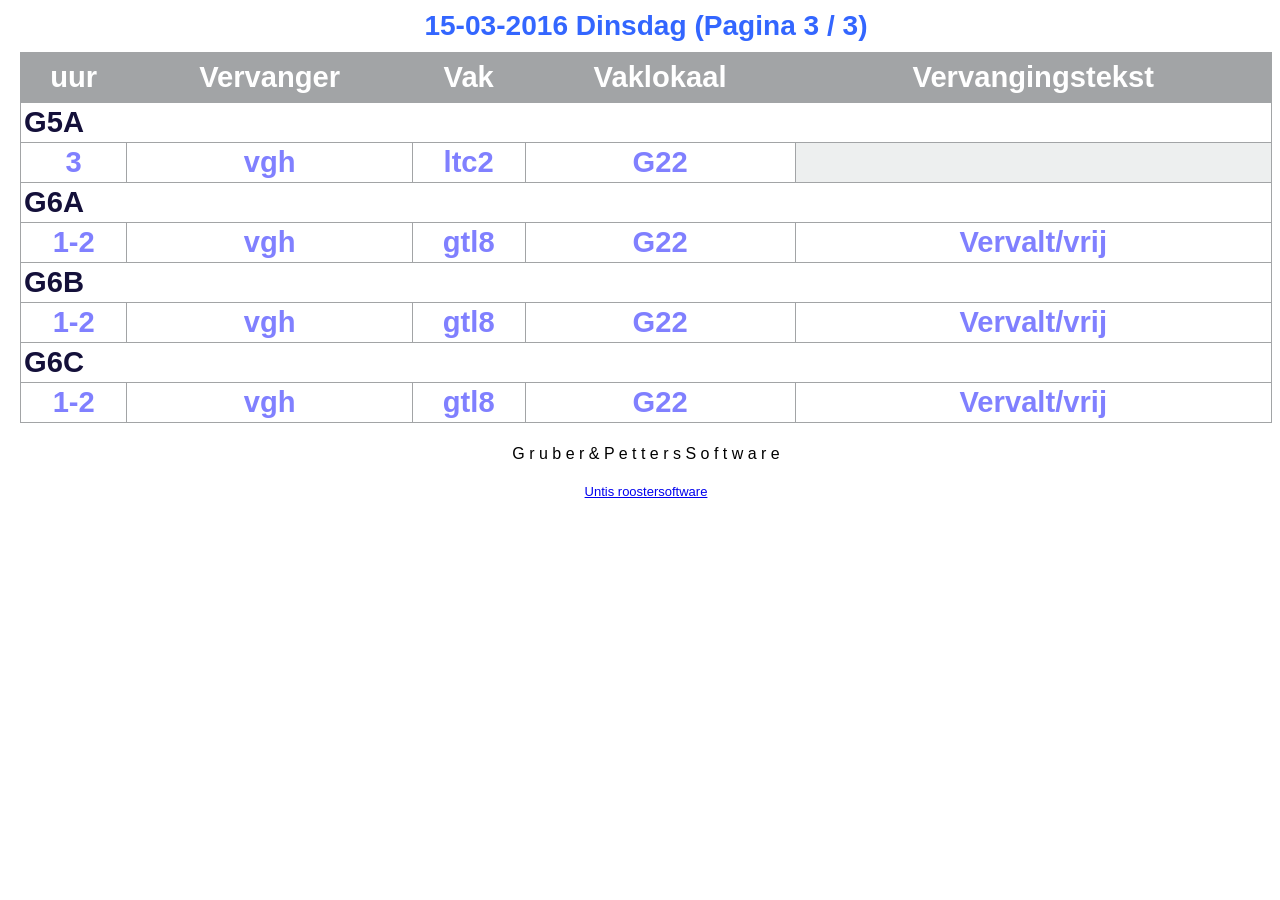
==== index.html @ a9493270 "Initial commit" ====
<!-- saved from url=(0051)http://www3.pj.nl/gym_info_leerlingen/subst_002.htm -->
<html><script id="tinyhippos-injected">if (window.top.ripple) { window.top.ripple("bootstrap").inject(window, document); }</script><head><meta http-equiv="Content-Type" content="text/html; charset=windows-1252">
<title>OSG Piter Jelles</title>

<style type="text/css">

body { margin-top: 0px; margin-left: 20px; margin-right: 20px
background: white; color: black; font: 135% Arial, Helvetica, sans-serif; }

h1 { color: white; font-size: 135%; font-weight: normal;}
h1 strong { font-size: 135%; font-weight: normal; }
h2 { font-size: 135%;}

h1, h2 { margin: 0; padding: 0;}

th { background: #A2A4A6; color: #ffffff; }
table.mon_list th, td { padding: 8px 4px;}


.mon_title 
{ 
	color: #3366FF;
	font-weight: bold;
	font-size: 130%; 
	clear: both; 
	margin: 10;  
}

.inline_header
{
	font-weight: bold; 
}

table.info
{
	color: #D80CBD; 
	font-size: 135%;
	border: 1px;
	border-style:solid;
	border-collapse:collapse;
	padding: 8px 4px;
}

table.mon_list
{
	color: #14103A; 
	width: 100%; 
	font-weight: bold;
	font-size: 135%;
	border: 1px;
	border-style:solid;
	border-collapse:collapse;
}

table.mon_head
{
	color: yellow; 
	width: 100%; 
	font-size: 135%;
}

td.info,
th.list,
td.list,
tr.list
{
	border: 1px;
	border-style: solid;
	border-color: #A2A4A6;
	margin: 0px;
	border-collapse:collapse;
	padding: 3px;
}

tr.odd { background: #FFFFFF; }
tr.even { background: #EDEFEF; }

</style>
<meta name="generator" content="Untis 2015">
<meta name="company" content="Gruber &amp; Petters Software, A-2000 Stockerau, Austria, www.grupet.at">
</head>

<body>

<center>
<div class="mon_title">15-03-2016 Dinsdag (Pagina 3 / 3)</div>
<table class="mon_list">
<tbody><tr class="list"><th class="list" align="center">uur</th><th class="list" align="center">Vervanger</th><th class="list" align="center">Vak</th><th class="list" align="center">Vaklokaal</th><th class="list" align="center">Vervangingstekst</th></tr>
<tr class="list odd"><td class="list inline_header" colspan="5">G5A</td></tr>
<tr class="list even"><td class="list" align="center" style="background-color: #FFFFFF"><span style="color: #8080FF">3</span></td><td class="list" align="center" style="background-color: #FFFFFF"><span style="color: #8080FF">vgh</span></td><td class="list" align="center" style="background-color: #FFFFFF"><span style="color: #8080FF">ltc2</span></td><td class="list" align="center" style="background-color: #FFFFFF"><span style="color: #8080FF">G22</span></td><td class="list" align="center">&nbsp;</td></tr>
<tr class="list odd"><td class="list inline_header" colspan="5">G6A</td></tr>
<tr class="list even"><td class="list" align="center" style="background-color: #FFFFFF"><span style="color: #8080FF">1-2</span></td><td class="list" align="center" style="background-color: #FFFFFF"><span style="color: #8080FF">vgh</span></td><td class="list" align="center" style="background-color: #FFFFFF"><span style="color: #8080FF">gtl8</span></td><td class="list" align="center" style="background-color: #FFFFFF"><span style="color: #8080FF">G22</span></td><td class="list" align="center" style="background-color: #FFFFFF" ><span style="color: #8080FF">Vervalt/vrij</span></td></tr>
<tr class="list odd"><td class="list inline_header" colspan="5">G6B</td></tr>
<tr class="list even"><td class="list" align="center" style="background-color: #FFFFFF"><span style="color: #8080FF">1-2</span></td><td class="list" align="center" style="background-color: #FFFFFF"><span style="color: #8080FF">vgh</span></td><td class="list" align="center" style="background-color: #FFFFFF"><span style="color: #8080FF">gtl8</span></td><td class="list" align="center" style="background-color: #FFFFFF"><span style="color: #8080FF">G22</span></td><td class="list" align="center" style="background-color: #FFFFFF" ><span style="color: #8080FF">Vervalt/vrij</span></td></tr>
<tr class="list odd"><td class="list inline_header" colspan="5">G6C</td></tr>
<tr class="list even"><td class="list" align="center" style="background-color: #FFFFFF"><span style="color: #8080FF">1-2</span></td><td class="list" align="center" style="background-color: #FFFFFF"><span style="color: #8080FF">vgh</span></td><td class="list" align="center" style="background-color: #FFFFFF"><span style="color: #8080FF">gtl8</span></td><td class="list" align="center" style="background-color: #FFFFFF"><span style="color: #8080FF">G22</span></td><td class="list" align="center" style="background-color: #FFFFFF" ><span style="color: #8080FF">Vervalt/vrij</span></td></tr>
</tbody></table>
<p>
<font size="3" face="Arial">
G r u b e r  &amp;  P e t t e r s   S o f t w a r e
</font></p></center>

<p></p><center><font face="Arial" size="2"><a href="http://www.grupet.at/" target="_blank">Untis roostersoftware</a></font></center>



</body></html>
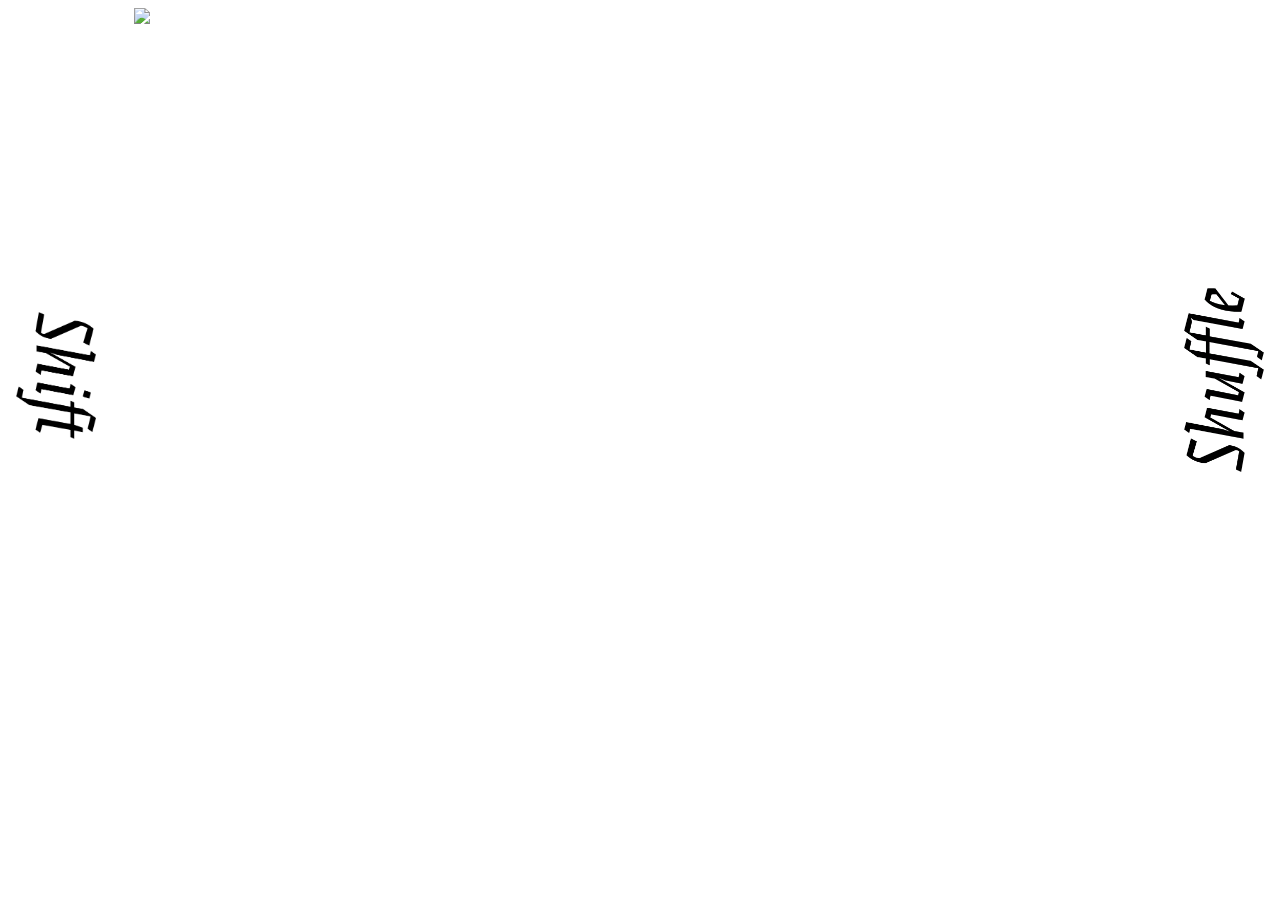
==== commit 57e72ac3: "Added files via upload" ====
--- a/index.html
+++ b/index.html
@@ -1,108 +1,12 @@
-
-<!-- saved from url=(0051)http://www3.pj.nl/gym_info_leerlingen/subst_002.htm -->
-<html><script id="tinyhippos-injected">if (window.top.ripple) { window.top.ripple("bootstrap").inject(window, document); }</script><head><meta http-equiv="Content-Type" content="text/html; charset=windows-1252">
-<title>OSG Piter Jelles</title>
-
-<style type="text/css">
-
-body { margin-top: 0px; margin-left: 20px; margin-right: 20px
-background: white; color: black; font: 135% Arial, Helvetica, sans-serif; }
-
-h1 { color: white; font-size: 135%; font-weight: normal;}
-h1 strong { font-size: 135%; font-weight: normal; }
-h2 { font-size: 135%;}
-
-h1, h2 { margin: 0; padding: 0;}
-
-th { background: #A2A4A6; color: #ffffff; }
-table.mon_list th, td { padding: 8px 4px;}
-
-
-.mon_title 
-{ 
-	color: #3366FF;
-	font-weight: bold;
-	font-size: 130%; 
-	clear: both; 
-	margin: 10;  
-}
-
-.inline_header
-{
-	font-weight: bold; 
-}
-
-table.info
-{
-	color: #D80CBD; 
-	font-size: 135%;
-	border: 1px;
-	border-style:solid;
-	border-collapse:collapse;
-	padding: 8px 4px;
-}
-
-table.mon_list
-{
-	color: #14103A; 
-	width: 100%; 
-	font-weight: bold;
-	font-size: 135%;
-	border: 1px;
-	border-style:solid;
-	border-collapse:collapse;
-}
-
-table.mon_head
-{
-	color: yellow; 
-	width: 100%; 
-	font-size: 135%;
-}
-
-td.info,
-th.list,
-td.list,
-tr.list
-{
-	border: 1px;
-	border-style: solid;
-	border-color: #A2A4A6;
-	margin: 0px;
-	border-collapse:collapse;
-	padding: 3px;
-}
-
-tr.odd { background: #FFFFFF; }
-tr.even { background: #EDEFEF; }
-
-</style>
-<meta name="generator" content="Untis 2015">
-<meta name="company" content="Gruber &amp; Petters Software, A-2000 Stockerau, Austria, www.grupet.at">
-</head>
-
-<body>
-
-<center>
-<div class="mon_title">15-03-2016 Dinsdag (Pagina 3 / 3)</div>
-<table class="mon_list">
-<tbody><tr class="list"><th class="list" align="center">uur</th><th class="list" align="center">Vervanger</th><th class="list" align="center">Vak</th><th class="list" align="center">Vaklokaal</th><th class="list" align="center">Vervangingstekst</th></tr>
-<tr class="list odd"><td class="list inline_header" colspan="5">G5A</td></tr>
-<tr class="list even"><td class="list" align="center" style="background-color: #FFFFFF"><span style="color: #8080FF">3</span></td><td class="list" align="center" style="background-color: #FFFFFF"><span style="color: #8080FF">vgh</span></td><td class="list" align="center" style="background-color: #FFFFFF"><span style="color: #8080FF">ltc2</span></td><td class="list" align="center" style="background-color: #FFFFFF"><span style="color: #8080FF">G22</span></td><td class="list" align="center">&nbsp;</td></tr>
-<tr class="list odd"><td class="list inline_header" colspan="5">G6A</td></tr>
-<tr class="list even"><td class="list" align="center" style="background-color: #FFFFFF"><span style="color: #8080FF">1-2</span></td><td class="list" align="center" style="background-color: #FFFFFF"><span style="color: #8080FF">vgh</span></td><td class="list" align="center" style="background-color: #FFFFFF"><span style="color: #8080FF">gtl8</span></td><td class="list" align="center" style="background-color: #FFFFFF"><span style="color: #8080FF">G22</span></td><td class="list" align="center" style="background-color: #FFFFFF" ><span style="color: #8080FF">Vervalt/vrij</span></td></tr>
-<tr class="list odd"><td class="list inline_header" colspan="5">G6B</td></tr>
-<tr class="list even"><td class="list" align="center" style="background-color: #FFFFFF"><span style="color: #8080FF">1-2</span></td><td class="list" align="center" style="background-color: #FFFFFF"><span style="color: #8080FF">vgh</span></td><td class="list" align="center" style="background-color: #FFFFFF"><span style="color: #8080FF">gtl8</span></td><td class="list" align="center" style="background-color: #FFFFFF"><span style="color: #8080FF">G22</span></td><td class="list" align="center" style="background-color: #FFFFFF" ><span style="color: #8080FF">Vervalt/vrij</span></td></tr>
-<tr class="list odd"><td class="list inline_header" colspan="5">G6C</td></tr>
-<tr class="list even"><td class="list" align="center" style="background-color: #FFFFFF"><span style="color: #8080FF">1-2</span></td><td class="list" align="center" style="background-color: #FFFFFF"><span style="color: #8080FF">vgh</span></td><td class="list" align="center" style="background-color: #FFFFFF"><span style="color: #8080FF">gtl8</span></td><td class="list" align="center" style="background-color: #FFFFFF"><span style="color: #8080FF">G22</span></td><td class="list" align="center" style="background-color: #FFFFFF" ><span style="color: #8080FF">Vervalt/vrij</span></td></tr>
-</tbody></table>
-<p>
-<font size="3" face="Arial">
-G r u b e r  &amp;  P e t t e r s   S o f t w a r e
-</font></p></center>
-
-<p></p><center><font face="Arial" size="2"><a href="http://www.grupet.at/" target="_blank">Untis roostersoftware</a></font></center>
-
-
-
-</body></html>+<!DOCTYPE html>
+<html>
+<head>
+	<link rel="stylesheet" type="text/css" href="index.css">
+	<script src="index.js"></script>
+</head>
+<body onload="shufflefunc();">
+	<img id="img"></img>
+	<img id="shift" src="Shift.png" onclick="shiftfunc()"></img>
+	<img id="shuffle" src="Shuffle.png" onclick="shufflefunc()"></img>
+</body>
+</html>
--- a/index.css
+++ b/index.css
@@ -0,0 +1,25 @@
+body {
+	/*background-color: #121212;*/
+}
+
+#shift {
+	display: block;
+	position: absolute;
+	top: 19.5em;
+	left: 1em;
+	width: 5em;
+}
+
+#shuffle {
+	display: block;
+	position: absolute;
+	top: 18em;
+	right: 1em;
+	width: 5em;
+}
+
+#img {
+	width: 80%;
+	display: block;
+	margin: auto;
+}
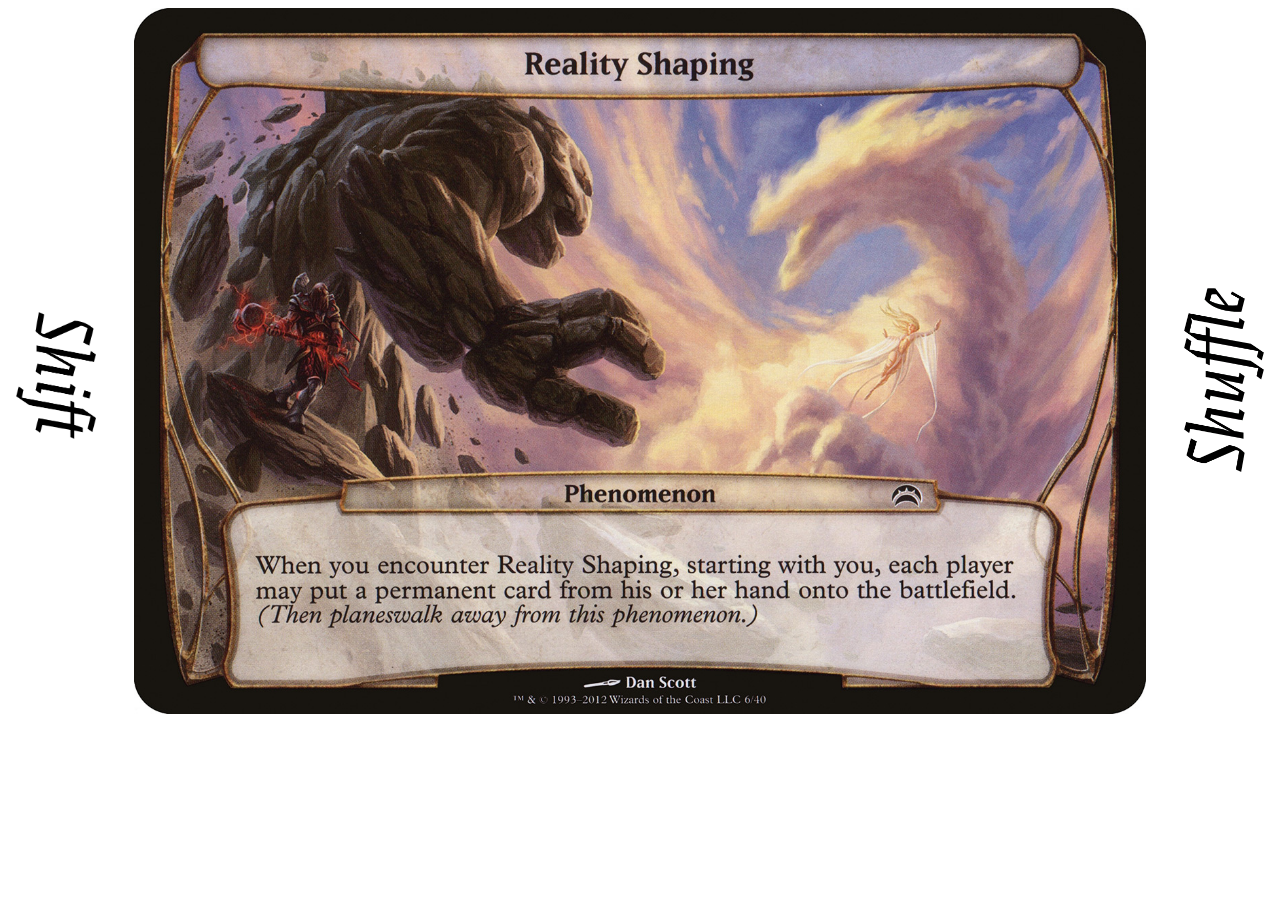
==== commit acd55678: "Initial Commit" ====
--- a/index.html
+++ b/index.html
@@ -1,12 +1,12 @@
-<!DOCTYPE html>
-<html>
-<head>
-	<link rel="stylesheet" type="text/css" href="index.css">
-	<script src="index.js"></script>
-</head>
-<body onload="shufflefunc();">
-	<img id="img"></img>
-	<img id="shift" src="Shift.png" onclick="shiftfunc()"></img>
-	<img id="shuffle" src="Shuffle.png" onclick="shufflefunc()"></img>
-</body>
+<!DOCTYPE html>
+<html>
+<head>
+	<link rel="stylesheet" type="text/css" href="index.css">
+	<script src="index.js"></script>
+</head>
+<body onload="shufflefunc();">
+	<img id="img"></img>
+	<img id="shift" src="Shift.png" onclick="shiftfunc()"></img>
+	<img id="shuffle" src="Shuffle.png" onclick="shufflefunc()"></img>
+</body>
 </html>
--- a/index.css
+++ b/index.css
@@ -1,25 +1,25 @@
-body {
-	/*background-color: #121212;*/
-}
-
-#shift {
-	display: block;
-	position: absolute;
-	top: 19.5em;
-	left: 1em;
-	width: 5em;
-}
-
-#shuffle {
-	display: block;
-	position: absolute;
-	top: 18em;
-	right: 1em;
-	width: 5em;
-}
-
-#img {
-	width: 80%;
-	display: block;
-	margin: auto;
+body {
+	/*background-color: #121212;*/
+}
+
+#shift {
+	display: block;
+	position: absolute;
+	top: 19.5em;
+	left: 1em;
+	width: 5em;
+}
+
+#shuffle {
+	display: block;
+	position: absolute;
+	top: 18em;
+	right: 1em;
+	width: 5em;
+}
+
+#img {
+	width: 80%;
+	display: block;
+	margin: auto;
 }
